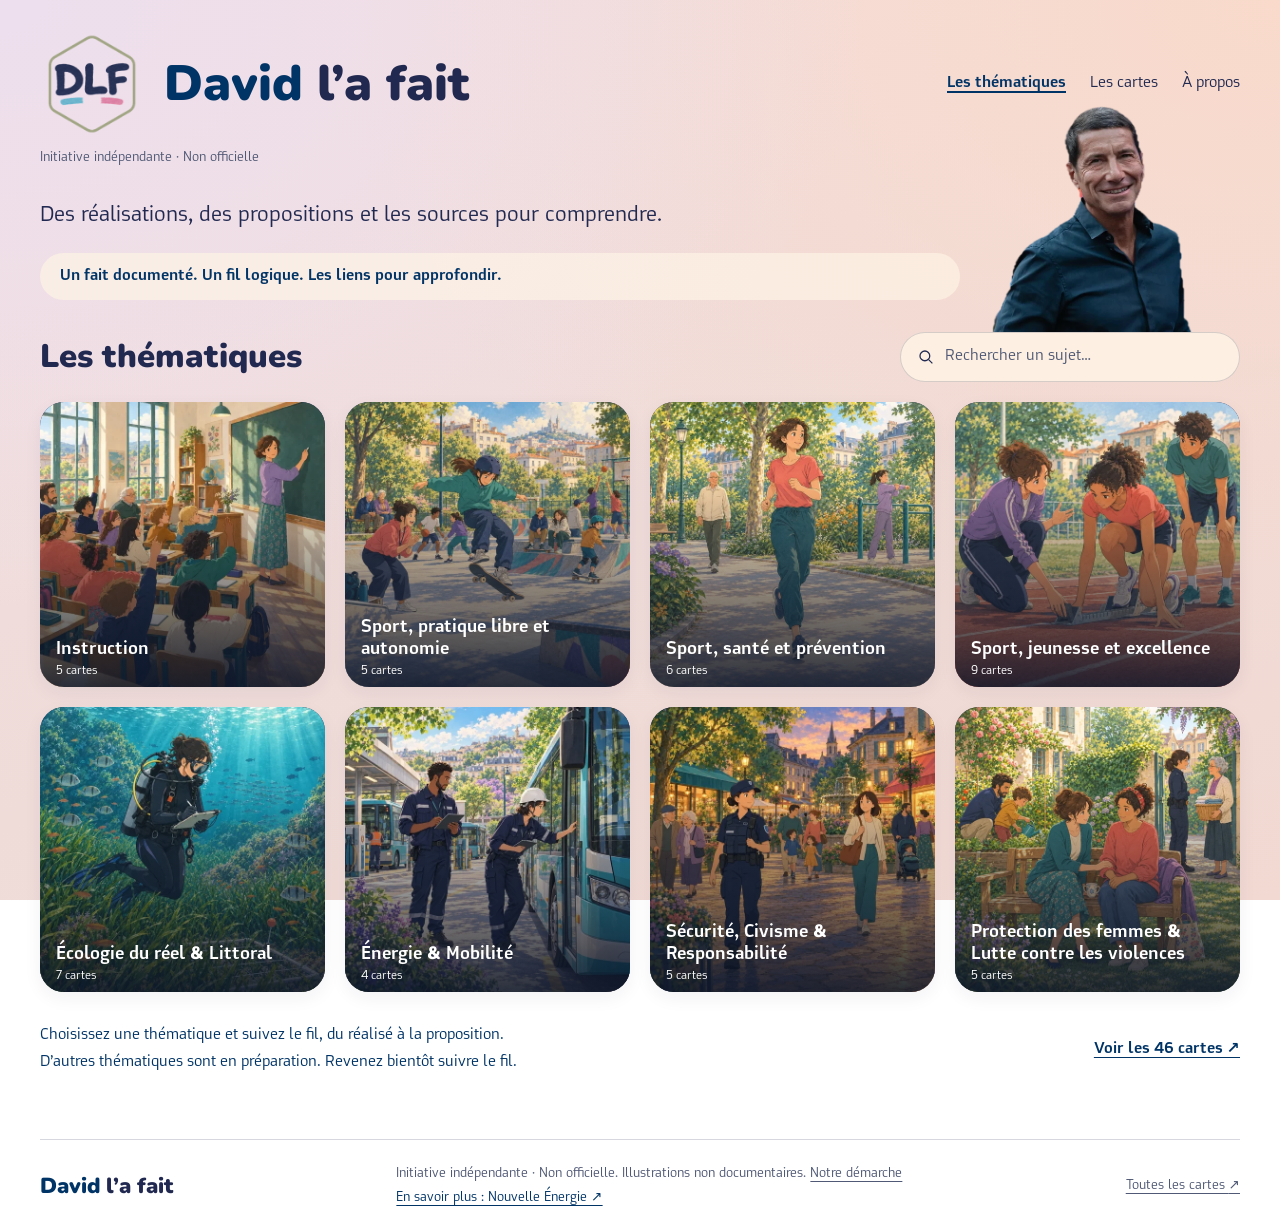
==== index.html @ cd28b307 "v2" ====
<!doctype html>
<html lang="fr">
<head>
  <meta charset="utf-8">
  <meta name="viewport" content="width=device-width, initial-scale=1">
  <meta name="theme-color" content="#f0dfdc">
  <title>David l’a fait | Réalisations, propositions et sources</title>
  <meta name="description" content="Des réalisations, des propositions et les sources pour comprendre. Explorez les thématiques et téléchargez les cartes illustrées de cette initiative indépendante.">
  <meta property="og:title" content="David l’a fait">
  <meta property="og:description" content="Ce qu’il a fait. Ce qu’il propose. Des cartes illustrées et les sources pour comprendre.">
  <meta property="og:image" content="https://davidlafait.vercel.app/assets/img/og/accueil.jpg">
  <meta property="og:image:width" content="1200"><meta property="og:image:height" content="630">
  <meta property="og:url" content="https://davidlafait.vercel.app/">
  <meta name="twitter:card" content="summary_large_image">
  <link rel="canonical" href="https://davidlafait.vercel.app/">
  <link rel="preload" href="assets/fonts/tango-bold.ttf" as="font" type="font/ttf" crossorigin>
  <link rel="preload" href="assets/fonts/tubqal-regular.otf" as="font" type="font/otf" crossorigin>
  <link rel="icon" href="assets/img/logo-dlf.png">
  <link rel="stylesheet" href="assets/css/base.css">
  <link rel="stylesheet" href="assets/css/style.css?v=20261117-thematiques-v2">
  <script defer src="assets/js/data.js?v=20261117-thematiques-v2"></script>
  <script defer src="assets/js/app.js?v=20261117-thematiques-v2"></script>
</head>
<body>
  <a class="skip-link" href="#main">Aller au contenu</a>
  <div class="site-shell">
    <header class="header">
      <div class="header-top">
        <a class="wordmark" href="#/" aria-label="David l’a fait, accueil"><img src="assets/img/logo-dlf.png" width="104" height="104" alt=""><span class="wordmark-text"><span>David</span> l’a fait</span></a>
        <nav aria-label="Navigation principale"><a href="#/" data-nav="home" aria-current="page">Les thématiques</a><a href="#/fiches" data-nav="fiches">Les cartes</a><a href="#/a-propos" data-nav="about">À propos</a></nav>
      </div>
      <p class="independence">Initiative indépendante · Non officielle</p>
    </header>
    <main id="main" tabindex="-1"></main>
    <footer class="footer">
      <a class="footer-brand" href="#/"><span>David</span> l’a fait</a>
      <div><p>Initiative indépendante · Non officielle. Illustrations non documentaires. <a href="#/a-propos">Notre démarche</a></p><p><a class="lien-ne" href="https://soutenir.unenouvelleenergie.fr/p/HSQY26M9" target="_blank" rel="noopener">En savoir plus : Nouvelle Énergie ↗</a></p></div>
      <a href="#/fiches">Toutes les cartes <span aria-hidden="true">↗</span></a>
    </footer>
  </div>
  <div id="announcement" class="sr-only" role="status" aria-live="polite"></div>
  <noscript><p class="noscript">Activez JavaScript pour parcourir les cartes. Les documents sont aussi accessibles dans le dossier assets/cards.</p></noscript>
</body>
</html>
---- assets/css/base.css ----
*,*::before,*::after{box-sizing:border-box}
html{scroll-behavior:smooth;-webkit-text-size-adjust:100%}
body,h1,h2,h3,p,figure{margin:0}
body{min-width:320px}
button,input,select{font:inherit}
button,a,input{-webkit-tap-highlight-color:transparent}
button{cursor:pointer}
a{color:inherit}
img{display:block;max-width:100%;height:auto}
button:focus-visible,a:focus-visible,input:focus-visible,summary:focus-visible{outline:3px solid var(--blue);outline-offset:5px}
[hidden]{display:none!important}
.sr-only{position:absolute;width:1px;height:1px;padding:0;margin:-1px;overflow:hidden;clip:rect(0,0,0,0);white-space:nowrap;border:0}
@media(prefers-reduced-motion:reduce){html{scroll-behavior:auto}*,*::before,*::after{animation-duration:.01ms!important;transition-duration:.01ms!important}}
---- assets/css/style.css ----
@font-face{font-family:'Nunito Black';src:url('../fonts/nunito-900.woff2') format('woff2');font-display:swap;font-weight:700 900}
@font-face{font-family:Amp;src:url('../fonts/nunito-900.woff2') format('woff2');unicode-range:U+0026;font-display:swap;font-weight:700 900}
@font-face{font-family:Tango;src:url('../fonts/tango-bold.ttf') format('truetype');font-display:swap;font-weight:700}
@font-face{font-family:Tubqal;src:url('../fonts/tubqal-regular.otf') format('opentype');font-display:swap;font-weight:400}
@font-face{font-family:Tubqal;src:url('../fonts/tubqal-bold.otf') format('opentype');font-display:swap;font-weight:700}
:root{
 --font-display:'Nunito Black',system-ui,sans-serif;--font-body:Tubqal,system-ui,sans-serif;
 --text-theme-count:.75rem;
 --text-xs:clamp(.75rem,.72rem + .15vw,.875rem);--text-sm:clamp(.875rem,.82rem + .2vw,1rem);--text-base:clamp(1rem,.96rem + .2vw,1.125rem);--text-lg:clamp(1.125rem,1.04rem + .4vw,1.375rem);--text-xl:clamp(1.5rem,1.25rem + 1vw,2.25rem);--text-2xl:clamp(2rem,1.5rem + 2vw,3.5rem);
 --s1:.25rem;--s2:.5rem;--s3:.75rem;--s4:1rem;--s5:1.25rem;--s6:1.5rem;--s8:2rem;--s10:2.5rem;--s12:3rem;--s16:4rem;
 --ink:#212951;--muted:#505975;--blue:#003466;--cream:#fff6e7;--sage:#d4e3d3;--sage-ink:#294c3b;--ochre:#efdfb4;--ochre-ink:#674b15;--violet:#e1d1ef;--violet-ink:#542d73;--line:rgb(33 41 81 / .18);--radius:1.5rem;
}
body{font-family:var(--font-body);font-size:var(--text-base);line-height:1.5;color:var(--ink);background:radial-gradient(ellipse at 0 0,#eddfee 0,transparent 48%),radial-gradient(ellipse at 100% 0,#f9dacb 0,transparent 53%),linear-gradient(155deg,#f3dfe0 0%,#efdcd9 55%,#f2d9d2 100%);background-attachment:fixed}
a{text-underline-offset:4px}
button{color:inherit}
.site-shell{max-width:1280px;margin-inline:auto;padding-inline:var(--s10)}
.header{padding-top:var(--s8);padding-bottom:var(--s8)}
.header-top{display:flex;align-items:center;justify-content:space-between;gap:var(--s8)}
.wordmark{font-family:var(--font-display);font-size:var(--text-2xl);font-weight:700;line-height:1.1;text-decoration:none;letter-spacing:-.035em}
.wordmark-text>span,.footer-brand span{color:var(--blue)}
.header nav{display:flex;gap:var(--s6);font-size:var(--text-sm)}
.header nav a{text-decoration:none;padding-block:var(--s3)}
.header nav a[aria-current=page]{color:var(--blue);font-weight:700;text-decoration:underline;text-decoration-thickness:2px}
.independence{font-size:var(--text-xs);color:var(--muted);margin-top:var(--s3)}
.intro{padding-bottom:var(--s8)}
.intro h1{font-family:var(--font-body);font-size:var(--text-lg);font-weight:400;line-height:1.5}
.principle{margin-top:var(--s5);border-radius:999px;padding:var(--s3) var(--s5);background:rgb(255 246 231 / .65);font-size:var(--text-sm);font-weight:700;color:var(--blue)}
.section-head{display:flex;align-items:center;justify-content:space-between;gap:var(--s6);margin-bottom:var(--s5)}
h2,.page-title{font-family:var(--font-display);font-size:var(--text-xl);line-height:1.2;letter-spacing:-.02em}
.search{display:flex;align-items:center;gap:var(--s2);background:rgb(255 246 231 / .8);border:1px solid var(--line);border-radius:999px;padding-inline:var(--s4);width:min(340px,100%);min-height:46px}
.search svg{width:18px;flex:none}
.search input{width:100%;min-width:0;outline:none;border:0;background:transparent;color:var(--ink);font-size:var(--text-sm);padding-block:var(--s3)}
.search:focus-within{outline:3px solid var(--blue);outline-offset:3px}
.search input:focus-visible{outline:none}
.search input::placeholder{color:var(--muted);opacity:1}
.search button{background:none;border:0;min-width:28px;min-height:32px;font-size:var(--text-lg)}
.theme-grid{display:grid;grid-template-columns:repeat(4,minmax(0,1fr));gap:var(--s5);list-style:none;padding:0;margin:0}
.theme-tile{position:relative;display:block;aspect-ratio:1;overflow:hidden;border-radius:var(--radius);isolation:isolate;background:var(--ink);text-decoration:none;box-shadow:0 6px 18px rgb(33 41 81 / .06)}
.theme-tile img{width:100%;height:100%;object-fit:cover;transition:transform .4s cubic-bezier(.16,1,.3,1)}
.theme-tile::after{content:"";position:absolute;inset:0;background:linear-gradient(transparent 30%,rgb(12 22 42 / .2) 45%,rgb(12 22 42 / .88) 100%);z-index:1}
.tile-label{position:absolute;inset:auto var(--s4) var(--s2);z-index:2;color:#fff;font-size:var(--text-lg);font-weight:700;line-height:1.15;max-width:90%}
.tile-count{display:block;margin-top:var(--s1);font-size:var(--text-theme-count);font-weight:400;line-height:1.2;color:#fff}
@media(max-width:700px){.theme-grid .tile-label{bottom:var(--s2)}}
.tile-arrow{position:absolute;right:var(--s4);top:var(--s3);color:white;z-index:2;font-size:var(--text-lg);text-shadow:0 1px 5px #000;opacity:0;transition:opacity .2s}
.theme-tile:hover img{transform:scale(1.035)}
.theme-tile:hover .tile-arrow,.theme-tile:focus-visible .tile-arrow{opacity:1}
.home-note{display:flex;justify-content:space-between;align-items:center;gap:var(--s6);padding-block:var(--s8);font-size:var(--text-sm);color:var(--blue)}
.home-note a{font-weight:700;flex:none}
.footer{display:flex;align-items:center;justify-content:space-between;gap:var(--s6);border-top:1px solid var(--line);padding-block:var(--s6);margin-top:var(--s8);font-size:var(--text-xs);color:var(--muted)}
.footer p+p{margin-top:var(--s1)}
.footer-brand{font-family:var(--font-display);font-size:var(--text-lg);color:var(--ink);white-space:nowrap;text-decoration:none}
.footer>a:last-child{white-space:nowrap}
.back{display:inline-flex;align-items:center;gap:var(--s2);font-size:var(--text-sm);color:var(--blue);text-decoration:none;padding-block:var(--s2);margin-bottom:var(--s6)}
.page-heading{margin-bottom:var(--s6);max-width:850px}
.page-heading p{color:var(--muted);margin-top:var(--s3)}
.eyebrow{font-size:var(--text-xs);text-transform:uppercase;letter-spacing:.07em;font-weight:700;color:var(--blue);margin-bottom:var(--s3)}
.legend{display:flex;flex-wrap:wrap;align-items:center;gap:var(--s3);margin-block:var(--s6);font-size:var(--text-xs)}
.badge{display:inline-flex;align-items:center;gap:var(--s2);padding:var(--s2) var(--s3);border-radius:999px;font-size:var(--text-xs);line-height:1;font-weight:700;letter-spacing:.02em;background:var(--sage);color:var(--sage-ink)}
.badge::before{content:"";width:6px;height:6px;border-radius:50%;background:currentColor}
.badge.proposition{background:var(--violet);color:var(--violet-ink)}
.badge.en-cours{background:var(--ochre);color:var(--ochre-ink)}
.legend-caption{color:var(--muted)}
.filters{display:flex;flex-wrap:wrap;gap:var(--s2);margin-block:var(--s6)}
.filter{min-height:44px;border:1px solid var(--line);background:rgb(255 246 231 / .55);border-radius:999px;padding:var(--s2) var(--s4);font-size:var(--text-sm)}
.filter[aria-pressed=true]{background:var(--blue);color:var(--cream);border-color:var(--blue)}
.filter:hover{border-color:var(--blue)}
.cards-grid{display:grid;grid-template-columns:repeat(3,minmax(0,1fr));gap:var(--s8);align-items:start}
.cards-grid.two{grid-template-columns:repeat(3,minmax(0,1fr));justify-content:start}
.fiche{min-width:0}
.card-visual{display:block;margin:0;cursor:default}
.card-visual img{width:100%;height:auto;aspect-ratio:2/3;object-fit:contain;border-radius:0;box-shadow:none;filter:drop-shadow(0 8px 12px rgb(33 41 81 / .12))}
.card-actions{display:flex;align-items:center;justify-content:space-between;gap:var(--s3);margin-top:var(--s4);font-size:var(--text-sm)}
.download{display:inline-flex;align-items:center;justify-content:center;gap:var(--s2);min-height:44px;background:var(--blue);color:var(--cream);border-radius:999px;padding:var(--s2) var(--s4);font-weight:700;text-decoration:none}
.download svg{width:16px}
.source-link{min-height:44px;display:inline-flex;align-items:center;gap:var(--s2);color:var(--blue);white-space:nowrap}
.empty{padding:var(--s12) var(--s8);border:1px dashed var(--line);border-radius:var(--radius);text-align:center;background:rgb(255 246 231 / .35);grid-column:1/-1}
.empty h2,.empty h3{font-size:var(--text-lg);font-family:var(--font-body);font-weight:700}
.empty p{margin:var(--s3) auto var(--s6);color:var(--muted);max-width:45ch}
.empty a{color:var(--blue);font-weight:700}
.detail-grid{display:grid;grid-template-columns:minmax(0,520px) minmax(0,1fr);gap:var(--s12);align-items:start}
.detail-picture img{width:100%;aspect-ratio:2/3;object-fit:contain;border-radius:0;box-shadow:none;filter:drop-shadow(0 8px 12px rgb(33 41 81 / .12))}
.detail-copy h1{font-family:var(--font-display);font-size:var(--text-xl);line-height:1.2;margin-top:var(--s5)}
.detail-copy>p{margin-top:var(--s4)}
.detail-copy .place{font-size:var(--text-sm);color:var(--muted);margin-block:var(--s4) var(--s5)}
.detail-copy h2{font-family:var(--font-body);font-size:var(--text-lg);margin-bottom:var(--s3)}
.detail-section{margin-top:var(--s8)}
.detail-section p+p{margin-top:var(--s3)}
.detail-section a{color:var(--blue)}
.impact{background:rgb(225 209 239 / .65);padding:var(--s5);border-radius:1.25rem;margin-top:var(--s6)}
.impact h2{color:var(--violet-ink);font-size:var(--text-sm);letter-spacing:.03em}
.sources{border-top:1px solid var(--line);padding-top:var(--s6)}
.sources ol{padding-left:var(--s5);margin-block:var(--s3)}
.sources li{margin-bottom:var(--s3)}
.sources li a{font-weight:700}
details{margin-top:var(--s4);font-size:var(--text-sm)}
summary{cursor:pointer;color:var(--blue);padding-block:var(--s2)}
.source-url{display:block;overflow-wrap:anywhere;word-break:break-word;font-size:var(--text-xs);background:rgb(255 246 231 / .65);padding:var(--s3);border-radius:.5rem;margin-block:var(--s3);user-select:all}
.copy-url{font-size:var(--text-xs);border:1px solid var(--line);border-radius:999px;min-height:44px;padding:var(--s2) var(--s4);color:var(--blue);background:transparent}
.copy-status{font-size:var(--text-xs);color:var(--muted);margin-top:var(--s2)}
.prose{max-width:760px}
.prose section{margin-top:var(--s8)}
.prose h2{font-family:var(--font-body);font-size:var(--text-lg);margin-bottom:var(--s3)}
.prose p+p{margin-top:var(--s3)}
.prose ul{padding-left:var(--s5)}
.prose li{margin-bottom:var(--s3)}
.prose a{color:var(--blue)}
.skip-link{position:fixed;top:var(--s3);left:var(--s3);z-index:100;background:var(--cream);padding:var(--s3) var(--s4);transform:translateY(-200%)}
.skip-link:focus{transform:none}
#main:focus{outline:none}
.noscript{padding:var(--s8)}
@media(min-width:1500px){.site-shell{max-width:1360px}}
@media(max-width:1000px){.site-shell{padding-inline:var(--s6)}.theme-grid{gap:var(--s4)}.tile-label{font-size:var(--text-base)}.cards-grid{gap:var(--s5)}.detail-grid{gap:var(--s8)}.card-actions{flex-wrap:wrap;gap:var(--s1)}.footer-brand{display:none}}
@media(max-width:700px){.site-shell{padding-inline:var(--s5)}.header{padding-top:var(--s6);padding-bottom:var(--s6)}.header-top{align-items:flex-start;flex-direction:column;gap:var(--s4)}.wordmark{font-size:var(--text-2xl)}.header nav{gap:var(--s6);width:100%;justify-content:space-between}.independence{margin-top:var(--s2)}.intro{padding-bottom:var(--s6)}.intro h1{font-size:var(--text-base)}.principle{border-radius:1rem;padding:var(--s3) var(--s4)}.section-head{align-items:flex-start;flex-direction:column;gap:var(--s4)}.search{width:100%}.theme-grid{grid-template-columns:repeat(2,minmax(0,1fr));gap:var(--s3)}.theme-tile{border-radius:1.125rem}.tile-label{inset:auto var(--s3) var(--s3);font-size:var(--text-base);max-width:94%}.home-note{display:block;padding-block:var(--s6)}.home-note a{display:inline-block;margin-top:var(--s3)}.footer{align-items:flex-start;flex-direction:column;gap:var(--s4);margin-top:var(--s6)}.cards-grid,.cards-grid.two{grid-template-columns:1fr;gap:var(--s8);max-width:440px;margin-inline:auto}.card-actions{flex-wrap:nowrap;gap:var(--s2)}.detail-grid{grid-template-columns:1fr;gap:var(--s8)}.detail-picture{max-width:500px;margin-inline:auto;width:100%}.detail-copy h1{font-size:var(--text-xl)}.back{margin-bottom:var(--s5)}.legend{gap:var(--s2)}.legend-caption{flex-basis:100%;margin-top:var(--s2)}.empty{padding:var(--s8) var(--s5)}}
/* v2 thématiques : logo, photo, fil conducteur */
.wordmark{display:flex;align-items:center;gap:var(--s5);letter-spacing:0;font-weight:900}
.wordmark img{width:104px;height:104px;flex:none}
h2,.page-title,.footer-brand,.detail-copy h1{letter-spacing:0;font-weight:900}
.intro,.theme-intro{position:relative;display:flex;align-items:flex-end;justify-content:space-between;gap:var(--s8)}
.intro-text,.theme-intro-text{flex:1;min-width:0}
.intro .david,.theme-intro .david{width:200px;height:auto;flex:none;margin-right:var(--s12);margin-bottom:calc(-1 * var(--s8));pointer-events:none}
.theme-intro{padding-bottom:var(--s8);margin-bottom:var(--s6);border-bottom:1px solid var(--line)}
.theme-intro .david{margin-bottom:calc(-1 * var(--s8) - 1px)}
.fil{margin-top:var(--s4);max-width:62ch;font-size:var(--text-base);line-height:1.6;color:var(--ink)}
.fil-note{margin-top:var(--s3);font-size:var(--text-xs);color:var(--muted)}
.home-note p+p{margin-top:var(--s1)}
.back-bottom{display:inline-block;margin-top:var(--s10)}
.cards-texts{margin-top:var(--s10);font-size:var(--text-sm)}
.cards-texts summary{cursor:pointer;color:var(--blue);font-weight:700}
.card-text{padding-block:var(--s5);border-bottom:1px solid var(--line);max-width:70ch}
.card-text h3{font-size:var(--text-base);font-weight:700;margin-block:var(--s2)}
.card-text p+p{margin-top:var(--s2)}
.card-tag{display:flex;flex-wrap:wrap;align-items:center;gap:var(--s2);color:var(--muted);font-size:var(--text-xs)}
.footer .lien-ne{color:var(--blue)}
@media(max-width:700px){.wordmark img{width:72px;height:72px}.intro .david,.theme-intro .david{width:120px;margin-right:0}}

.intro{display:block;padding-right:280px}
.intro .david{position:absolute;right:var(--s12);bottom:0;margin:0}
@media(max-width:700px){.intro{padding-right:130px}.intro .david{right:0}}
@media(max-width:700px){.theme-intro{flex-direction:column;align-items:flex-end;gap:var(--s4)}.theme-intro .david{width:130px}}
.tile-label{font-family:Amp,var(--font-body);font-size:var(--text-base);line-height:1.2}
.fil{font-size:var(--text-sm)}
@media(max-width:1000px){.tile-label{font-size:var(--text-sm)}}
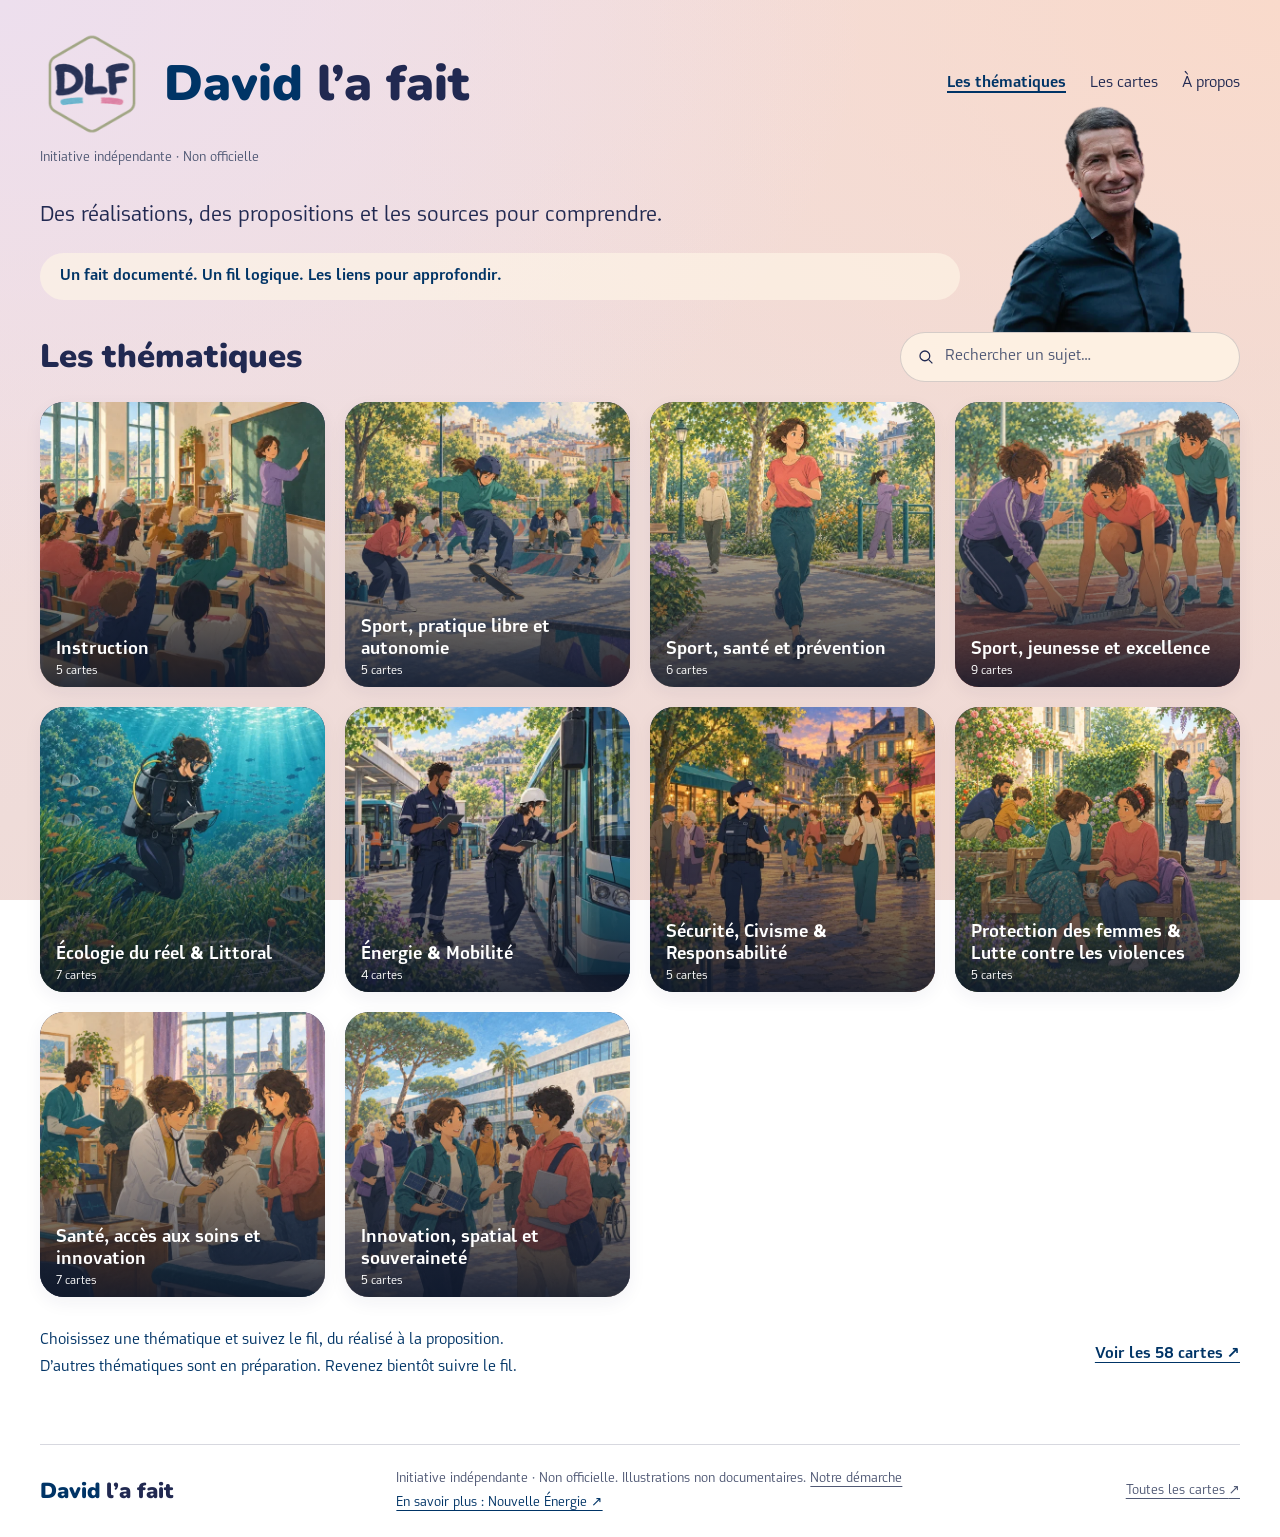
==== commit af1aaf98: "davidelafait v2 davidelafait v2 avec innovation spatiale et santé, accès aux soins" ====
--- a/index.html
+++ b/index.html
@@ -8,18 +8,21 @@
   <meta name="description" content="Des réalisations, des propositions et les sources pour comprendre. Explorez les thématiques et téléchargez les cartes illustrées de cette initiative indépendante.">
   <meta property="og:title" content="David l’a fait">
   <meta property="og:description" content="Ce qu’il a fait. Ce qu’il propose. Des cartes illustrées et les sources pour comprendre.">
-  <meta property="og:image" content="https://davidlafait.vercel.app/assets/img/og/accueil.jpg">
+  <meta property="og:image" content="https://www.davidlafait.fr/assets/img/og/accueil.jpg">
   <meta property="og:image:width" content="1200"><meta property="og:image:height" content="630">
-  <meta property="og:url" content="https://davidlafait.vercel.app/">
+  <meta property="og:url" content="https://www.davidlafait.fr/">
   <meta name="twitter:card" content="summary_large_image">
-  <link rel="canonical" href="https://davidlafait.vercel.app/">
+  <link rel="canonical" href="https://www.davidlafait.fr/">
   <link rel="preload" href="assets/fonts/tango-bold.ttf" as="font" type="font/ttf" crossorigin>
   <link rel="preload" href="assets/fonts/tubqal-regular.otf" as="font" type="font/otf" crossorigin>
   <link rel="icon" href="assets/img/logo-dlf.png">
   <link rel="stylesheet" href="assets/css/base.css">
-  <link rel="stylesheet" href="assets/css/style.css?v=20261117-thematiques-v2">
-  <script defer src="assets/js/data.js?v=20261117-thematiques-v2"></script>
-  <script defer src="assets/js/app.js?v=20261117-thematiques-v2"></script>
+  <link rel="stylesheet" href="assets/css/style.css?v=20261120-apropos">
+  <script>window.va = window.va || function () { (window.vaq = window.vaq || []).push(arguments); };</script>
+  <script defer src="/_vercel/insights/script.js"></script>
+  <script defer src="assets/js/data.js?v=20261120-apropos"></script>
+  <script defer src="assets/js/app.js?v=20261120-apropos"></script>
+  <script defer src="assets/js/cartes.js?v=20261120-apropos"></script>
 </head>
 <body>
   <a class="skip-link" href="#main">Aller au contenu</a>
--- a/assets/css/style.css
+++ b/assets/css/style.css
@@ -140,3 +140,16 @@
 .tile-label{font-family:Amp,var(--font-body);font-size:var(--text-base);line-height:1.2}
 .fil{font-size:var(--text-sm)}
 @media(max-width:1000px){.tile-label{font-size:var(--text-sm)}}
+/* Légende fusionnée avec les filtres */
+.filters.status-filters{align-items:center;margin-block:var(--s6)}
+.filter.st{display:inline-flex;align-items:center;gap:var(--s2);font-weight:700;font-size:var(--text-xs);letter-spacing:.02em;border:2px solid transparent;background:var(--sage);color:var(--sage-ink)}
+.filter.st::before{content:"";width:6px;height:6px;border-radius:50%;background:currentColor}
+.filter.st.en-cours{background:var(--ochre);color:var(--ochre-ink)}
+.filter.st.proposition{background:var(--violet);color:var(--violet-ink)}
+.filter.st[aria-pressed=true]{border-color:currentColor;box-shadow:0 0 0 2px var(--cream) inset}
+.filter.st:hover{border-color:currentColor}
+.filter.st:disabled{opacity:.45;cursor:default}
+.filter .count{font-weight:400;opacity:.8}
+.filters .legend-caption{font-size:var(--text-xs)}
+@media (hover:hover) and (pointer:fine){.card-visual img{cursor:pointer}}
+.prose ul.statuts{list-style:none;padding-left:0}
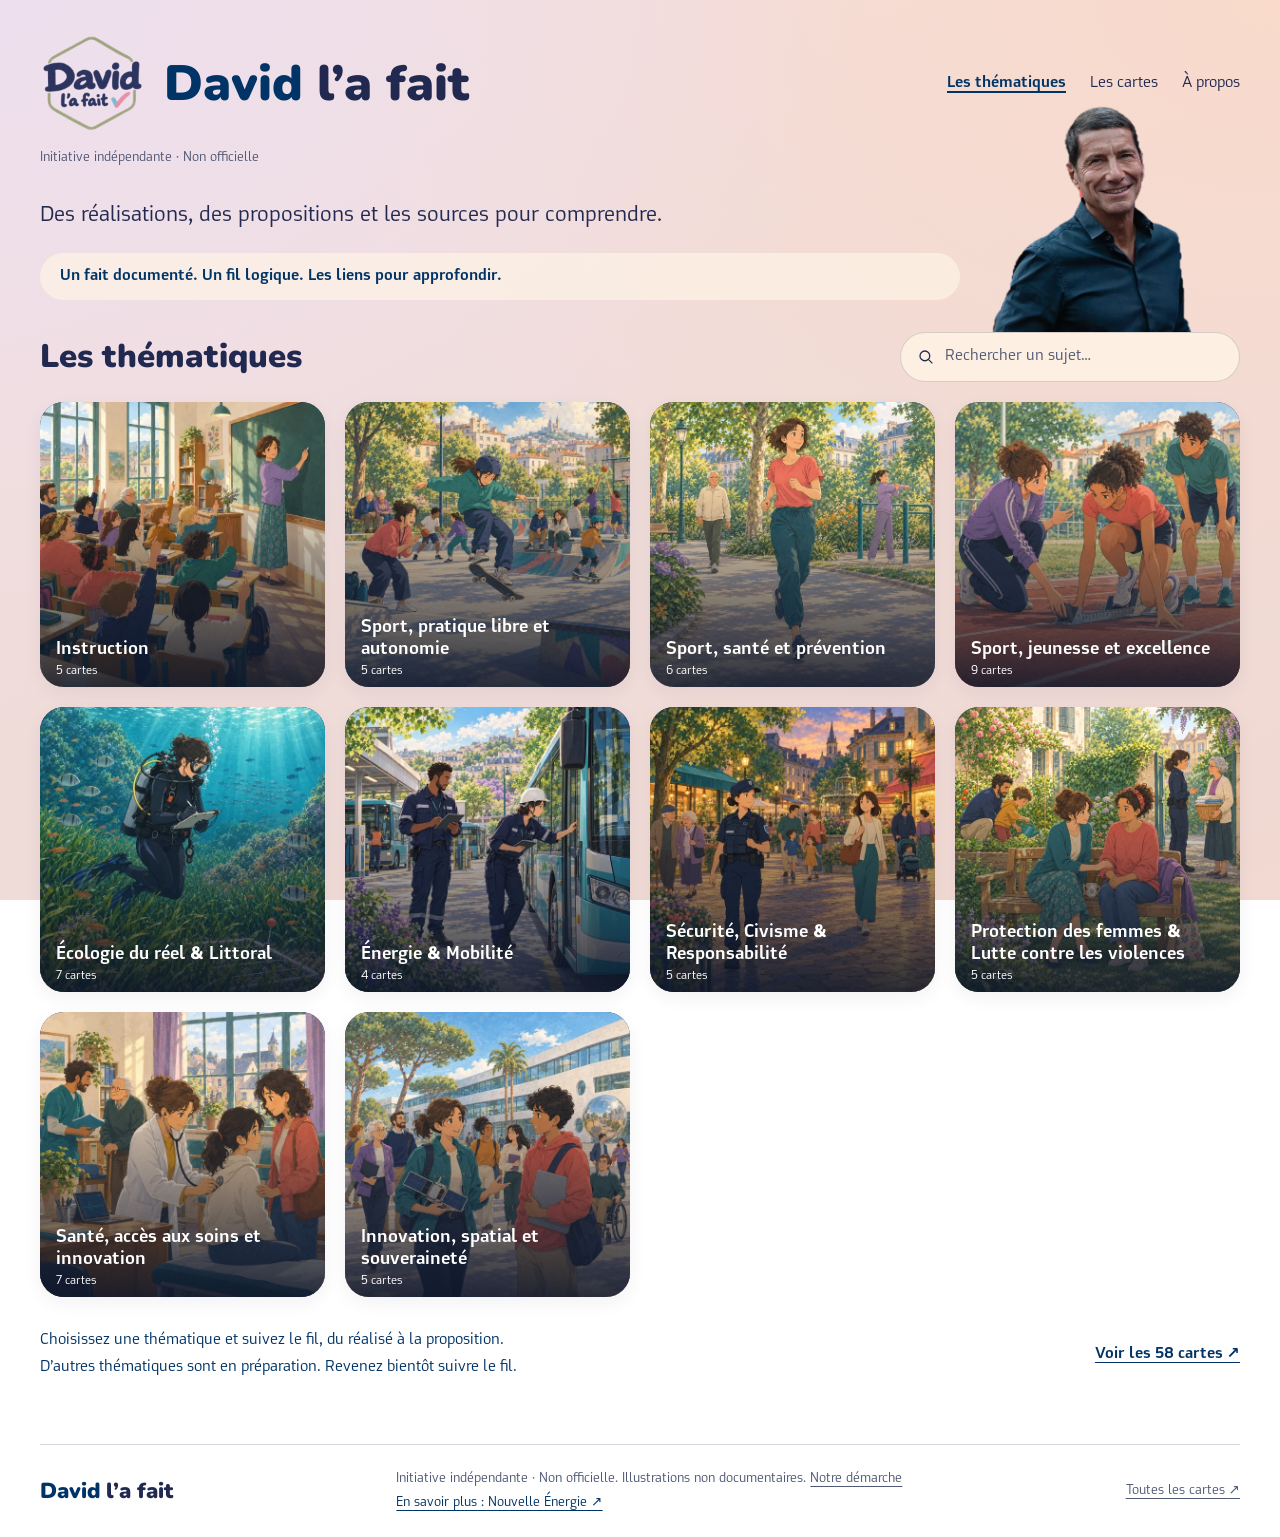
==== commit 91e87396: "Nouveau logo David l'a fait sur les 58 cartes visibles, l'en-tête et l'icône d'onglet Remplacement d" ====
--- a/index.html
+++ b/index.html
@@ -15,21 +15,21 @@
   <link rel="canonical" href="https://www.davidlafait.fr/">
   <link rel="preload" href="assets/fonts/tango-bold.ttf" as="font" type="font/ttf" crossorigin>
   <link rel="preload" href="assets/fonts/tubqal-regular.otf" as="font" type="font/otf" crossorigin>
-  <link rel="icon" href="assets/img/logo-dlf.png">
+  <link rel="icon" href="assets/img/favicon.ico" sizes="any"><link rel="icon" type="image/png" sizes="32x32" href="assets/img/favicon-32.png"><link rel="apple-touch-icon" href="assets/img/apple-touch-icon.png">
   <link rel="stylesheet" href="assets/css/base.css">
-  <link rel="stylesheet" href="assets/css/style.css?v=20261120-apropos">
+  <link rel="stylesheet" href="assets/css/style.css?v=20261121-logo">
   <script>window.va = window.va || function () { (window.vaq = window.vaq || []).push(arguments); };</script>
   <script defer src="/_vercel/insights/script.js"></script>
-  <script defer src="assets/js/data.js?v=20261120-apropos"></script>
-  <script defer src="assets/js/app.js?v=20261120-apropos"></script>
-  <script defer src="assets/js/cartes.js?v=20261120-apropos"></script>
+  <script defer src="assets/js/data.js?v=20261121-logo"></script>
+  <script defer src="assets/js/app.js?v=20261121-logo"></script>
+  <script defer src="assets/js/cartes.js?v=20261121-logo"></script>
 </head>
 <body>
   <a class="skip-link" href="#main">Aller au contenu</a>
   <div class="site-shell">
     <header class="header">
       <div class="header-top">
-        <a class="wordmark" href="#/" aria-label="David l’a fait, accueil"><img src="assets/img/logo-dlf.png" width="104" height="104" alt=""><span class="wordmark-text"><span>David</span> l’a fait</span></a>
+        <a class="wordmark" href="#/" aria-label="David l’a fait, accueil"><img src="assets/img/logo-david-la-fait.png" width="104" height="104" alt=""><span class="wordmark-text"><span>David</span> l’a fait</span></a>
         <nav aria-label="Navigation principale"><a href="#/" data-nav="home" aria-current="page">Les thématiques</a><a href="#/fiches" data-nav="fiches">Les cartes</a><a href="#/a-propos" data-nav="about">À propos</a></nav>
       </div>
       <p class="independence">Initiative indépendante · Non officielle</p>
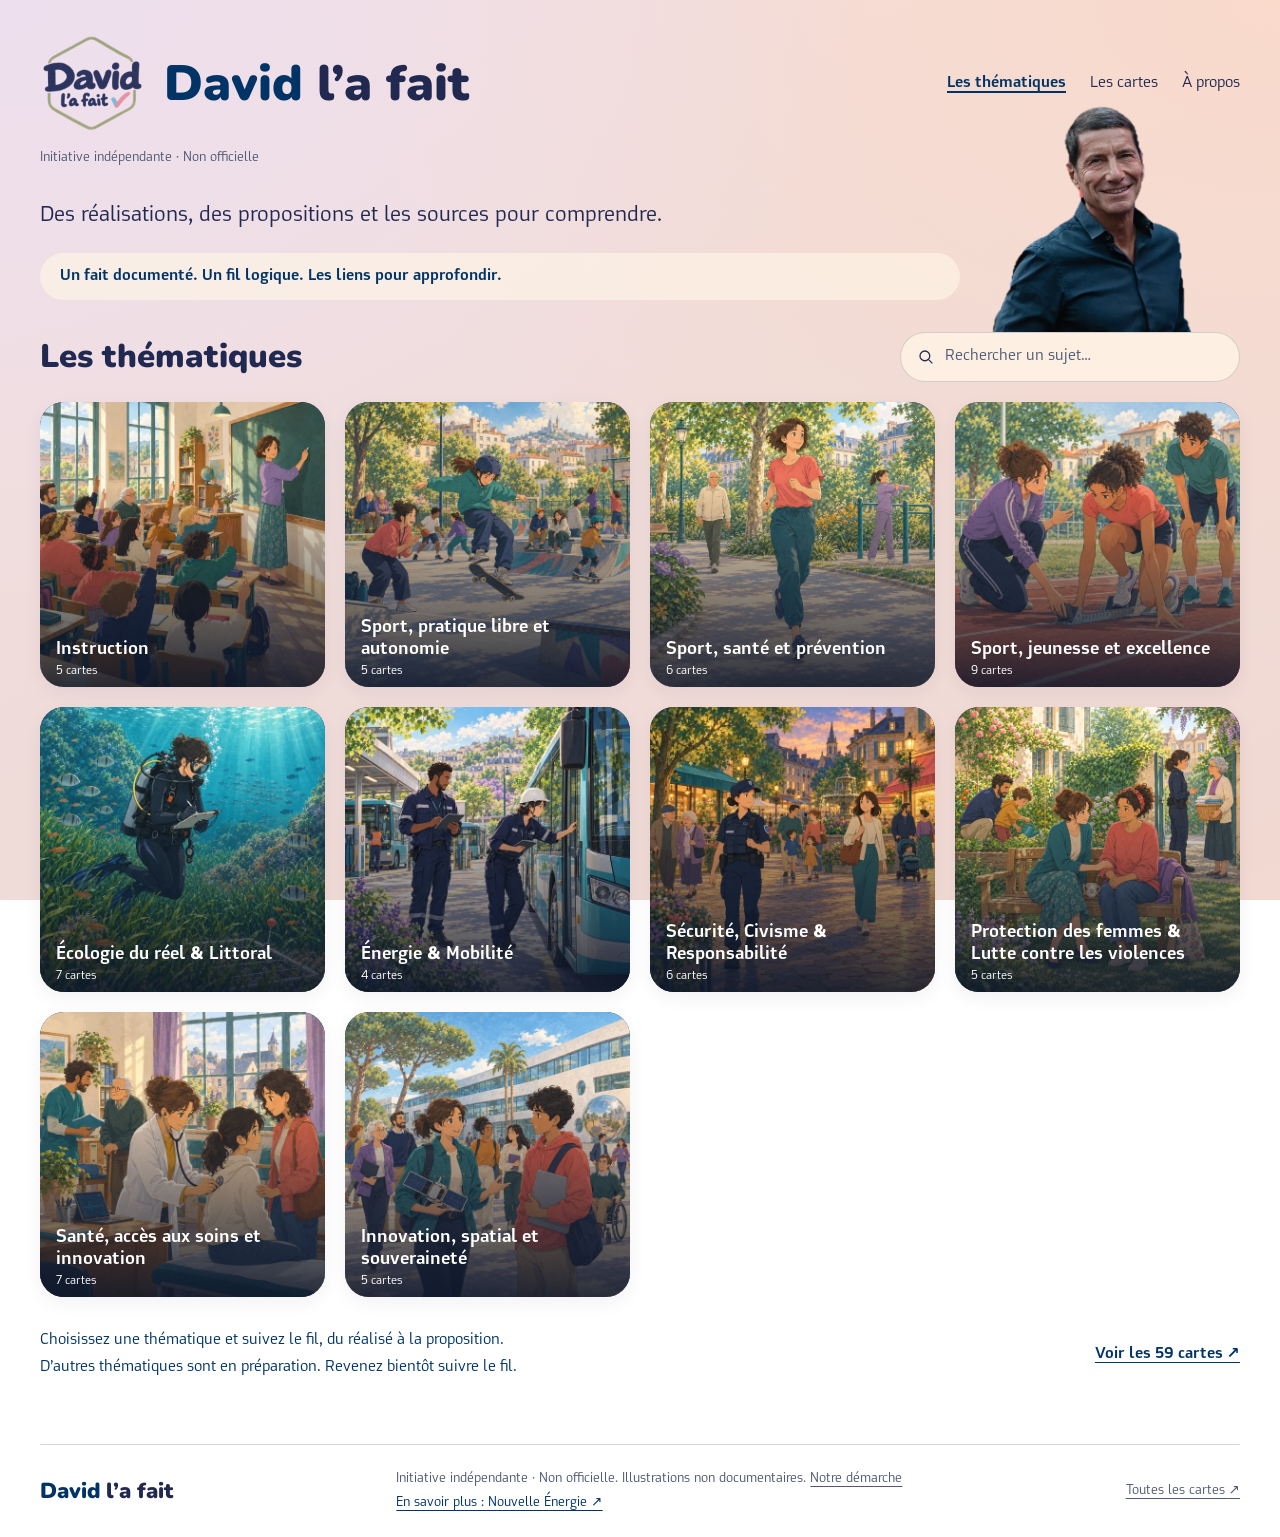
==== commit aa38df5e: "Sécurité et civisme : carte « Garantir une enquête à chaque signalement de harcèlement » (EN COURS)," ====
--- a/index.html
+++ b/index.html
@@ -17,12 +17,12 @@
   <link rel="preload" href="assets/fonts/tubqal-regular.otf" as="font" type="font/otf" crossorigin>
   <link rel="icon" href="assets/img/favicon.ico" sizes="any"><link rel="icon" type="image/png" sizes="32x32" href="assets/img/favicon-32.png"><link rel="apple-touch-icon" href="assets/img/apple-touch-icon.png">
   <link rel="stylesheet" href="assets/css/base.css">
-  <link rel="stylesheet" href="assets/css/style.css?v=20261121-logo">
+  <link rel="stylesheet" href="assets/css/style.css?v=20261121-harcelement">
   <script>window.va = window.va || function () { (window.vaq = window.vaq || []).push(arguments); };</script>
   <script defer src="/_vercel/insights/script.js"></script>
-  <script defer src="assets/js/data.js?v=20261121-logo"></script>
-  <script defer src="assets/js/app.js?v=20261121-logo"></script>
-  <script defer src="assets/js/cartes.js?v=20261121-logo"></script>
+  <script defer src="assets/js/data.js?v=20261121-harcelement"></script>
+  <script defer src="assets/js/app.js?v=20261121-harcelement"></script>
+  <script defer src="assets/js/cartes.js?v=20261121-harcelement"></script>
 </head>
 <body>
   <a class="skip-link" href="#main">Aller au contenu</a>
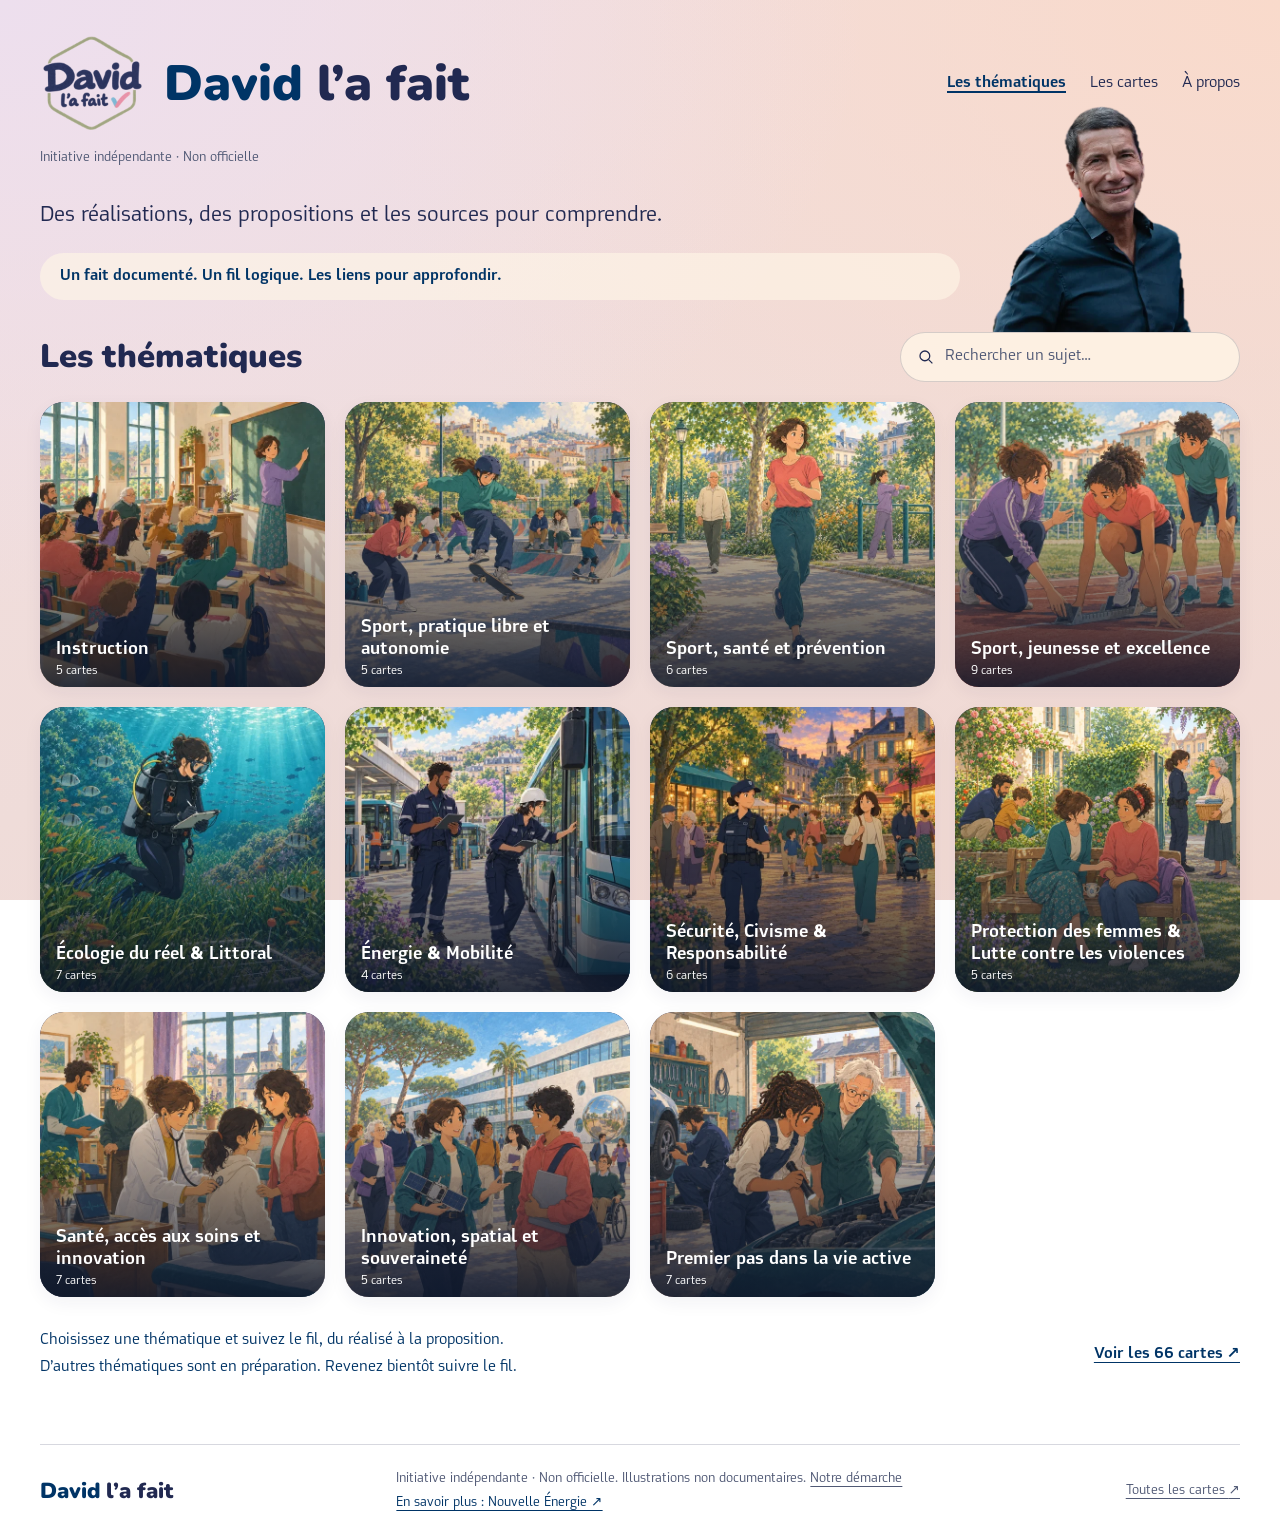
==== commit 5b1760cb: "Thématique Premier pas dans la vie active : 7 cartes, vignette, révision 20261122-premierpas Co-auth" ====
--- a/index.html
+++ b/index.html
@@ -17,12 +17,12 @@
   <link rel="preload" href="assets/fonts/tubqal-regular.otf" as="font" type="font/otf" crossorigin>
   <link rel="icon" href="assets/img/favicon.ico" sizes="any"><link rel="icon" type="image/png" sizes="32x32" href="assets/img/favicon-32.png"><link rel="apple-touch-icon" href="assets/img/apple-touch-icon.png">
   <link rel="stylesheet" href="assets/css/base.css">
-  <link rel="stylesheet" href="assets/css/style.css?v=20261121-harcelement">
+  <link rel="stylesheet" href="assets/css/style.css?v=20261122-premierpas">
   <script>window.va = window.va || function () { (window.vaq = window.vaq || []).push(arguments); };</script>
   <script defer src="/_vercel/insights/script.js"></script>
-  <script defer src="assets/js/data.js?v=20261121-harcelement"></script>
-  <script defer src="assets/js/app.js?v=20261121-harcelement"></script>
-  <script defer src="assets/js/cartes.js?v=20261121-harcelement"></script>
+  <script defer src="assets/js/data.js?v=20261122-premierpas"></script>
+  <script defer src="assets/js/app.js?v=20261122-premierpas"></script>
+  <script defer src="assets/js/cartes.js?v=20261122-premierpas"></script>
 </head>
 <body>
   <a class="skip-link" href="#main">Aller au contenu</a>
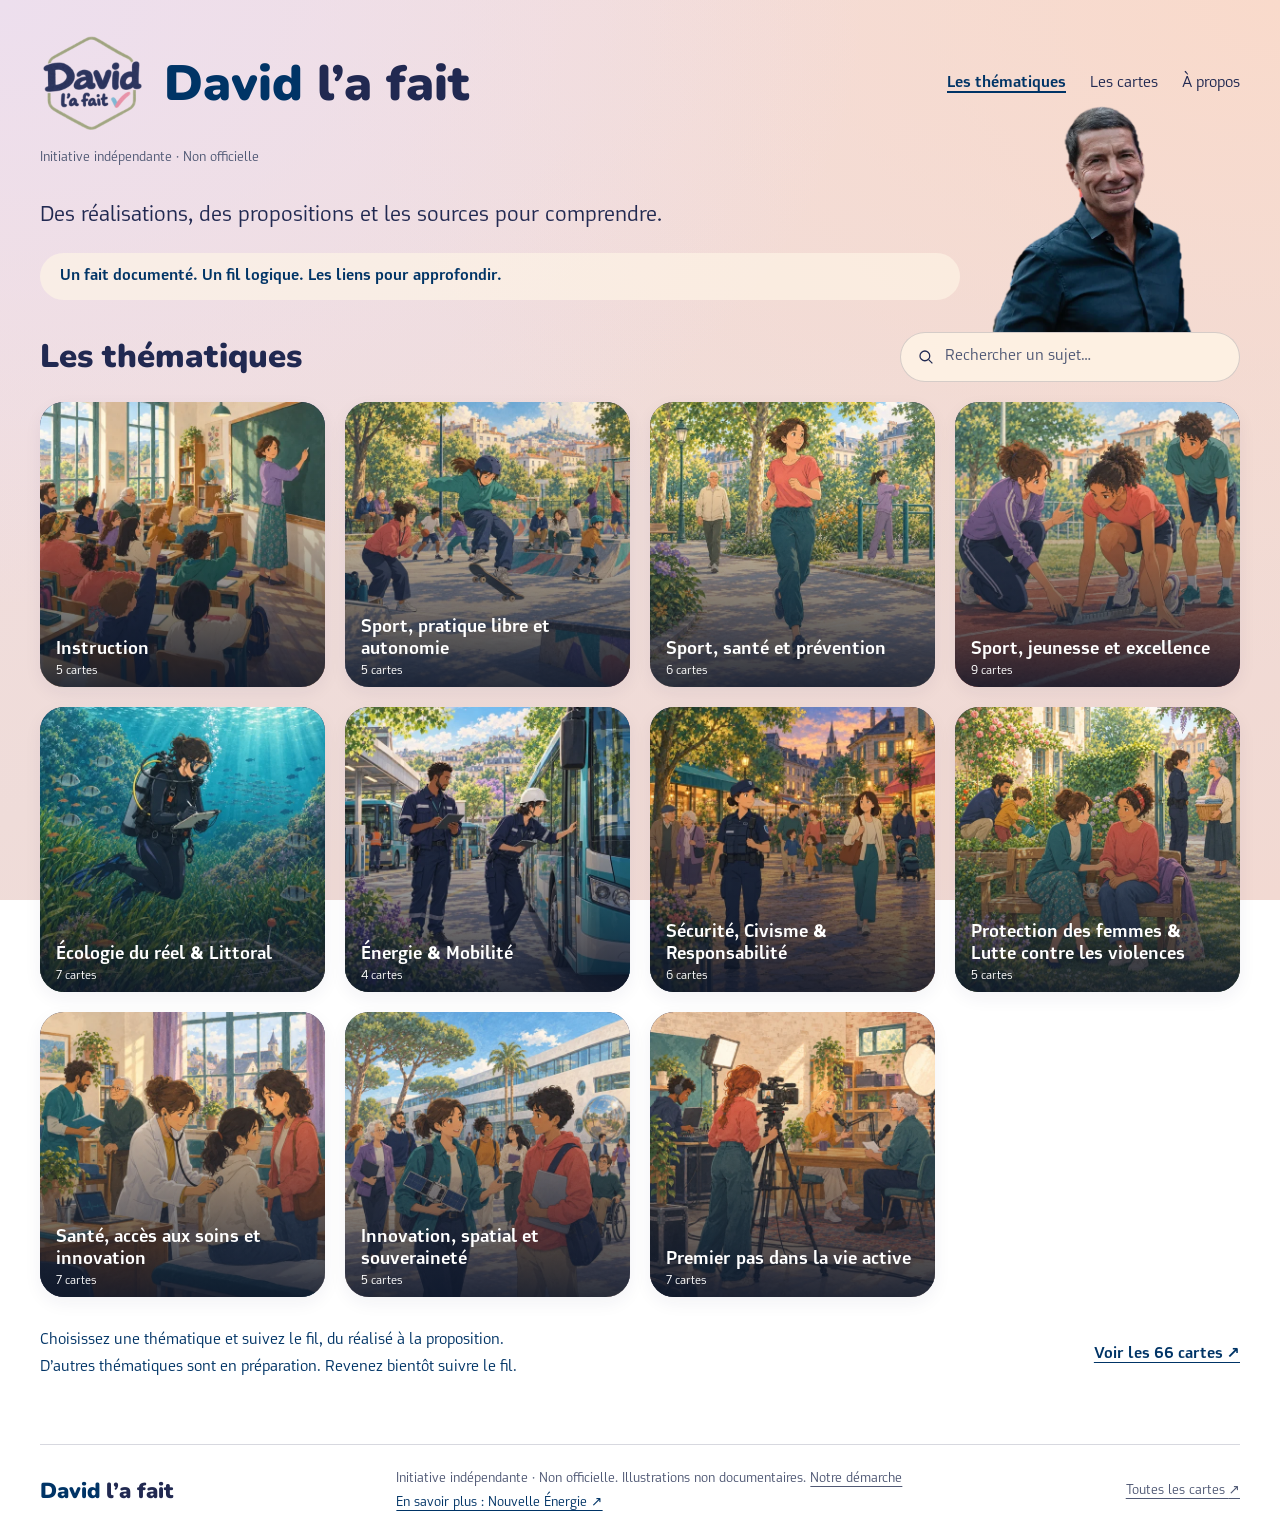
==== commit 83233e0c: "Gaming House : source Lab'expression, vignette Premier pas (audiovisuel), révision 20261122-labexpre" ====
--- a/index.html
+++ b/index.html
@@ -17,12 +17,12 @@
   <link rel="preload" href="assets/fonts/tubqal-regular.otf" as="font" type="font/otf" crossorigin>
   <link rel="icon" href="assets/img/favicon.ico" sizes="any"><link rel="icon" type="image/png" sizes="32x32" href="assets/img/favicon-32.png"><link rel="apple-touch-icon" href="assets/img/apple-touch-icon.png">
   <link rel="stylesheet" href="assets/css/base.css">
-  <link rel="stylesheet" href="assets/css/style.css?v=20261122-premierpas">
+  <link rel="stylesheet" href="assets/css/style.css?v=20261122-labexpression">
   <script>window.va = window.va || function () { (window.vaq = window.vaq || []).push(arguments); };</script>
   <script defer src="/_vercel/insights/script.js"></script>
-  <script defer src="assets/js/data.js?v=20261122-premierpas"></script>
-  <script defer src="assets/js/app.js?v=20261122-premierpas"></script>
-  <script defer src="assets/js/cartes.js?v=20261122-premierpas"></script>
+  <script defer src="assets/js/data.js?v=20261122-labexpression"></script>
+  <script defer src="assets/js/app.js?v=20261122-labexpression"></script>
+  <script defer src="assets/js/cartes.js?v=20261122-labexpression"></script>
 </head>
 <body>
   <a class="skip-link" href="#main">Aller au contenu</a>
